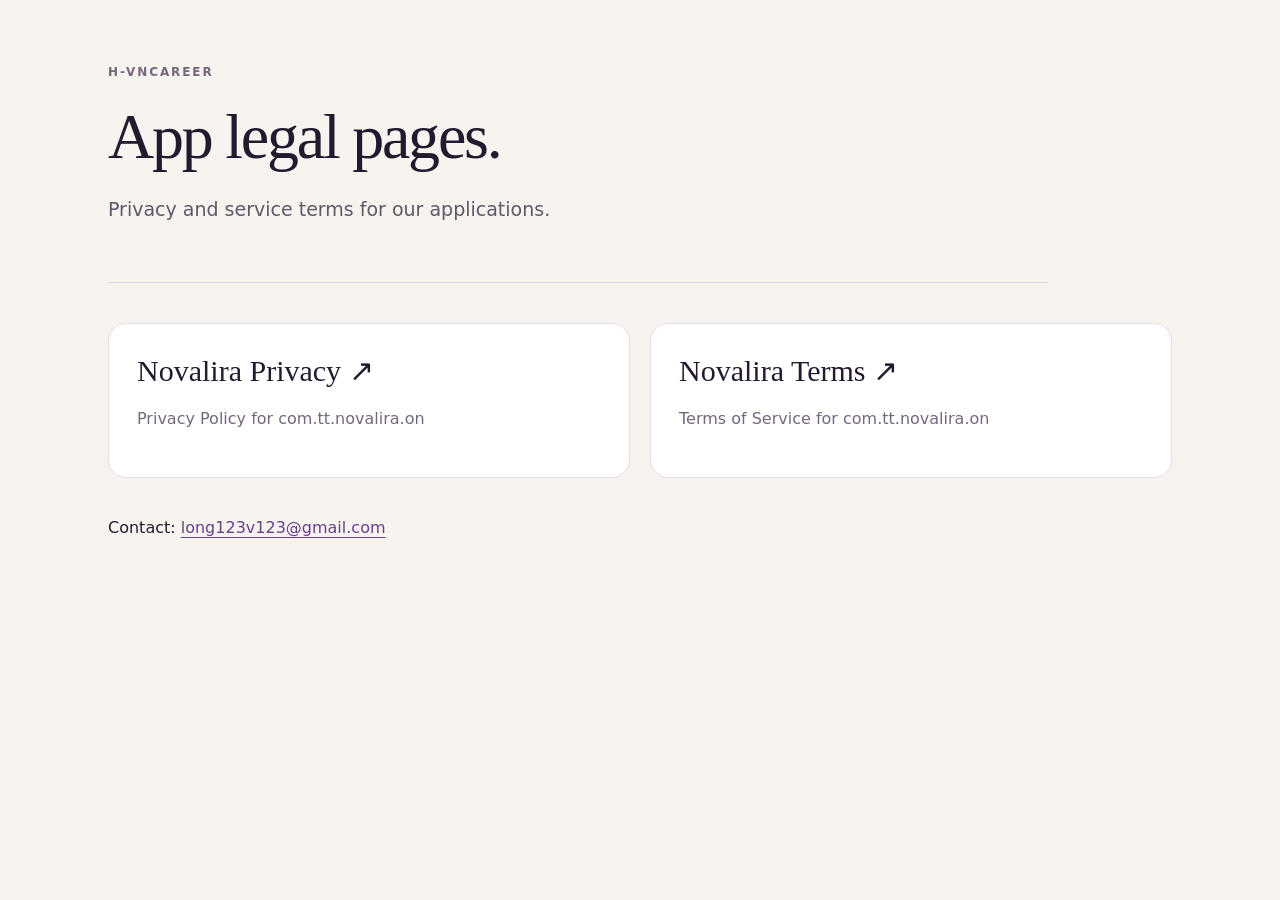
==== index.html @ 98f2f552 "Add Novalira privacy policy and terms pages" ====
<!doctype html><html lang="en"><meta charset="utf-8"><meta name="viewport" content="width=device-width,initial-scale=1"><title>H-VNCareer — App Legal Pages</title><link rel="stylesheet" href="novalira/style.css"><body><main><div class="hero"><p class="eyebrow">H-VNCAREER</p><h1>App legal pages.</h1><p class="intro">Privacy and service terms for our applications.</p></div><div class="cards"><a class="card" href="novalira/privacy.html"><h2>Novalira Privacy ↗</h2><p>Privacy Policy for com.tt.novalira.on</p></a><a class="card" href="novalira/terms.html"><h2>Novalira Terms ↗</h2><p>Terms of Service for com.tt.novalira.on</p></a></div><p>Contact: <a href="mailto:long123v123@gmail.com">long123v123@gmail.com</a></p></main></body></html>
---- novalira/style.css ----
*{box-sizing:border-box}html{scroll-behavior:smooth;scroll-padding-top:100px}body{margin:0;background:#f7f3ef;color:#241a30;font:16px/1.75 system-ui,-apple-system,BlinkMacSystemFont,"Segoe UI",sans-serif}a{color:#67418e;text-underline-offset:4px}a:hover{color:#422660}a:focus-visible,summary:focus-visible{outline:3px solid #7550a2;outline-offset:5px;border-radius:3px}.skip{position:absolute;left:16px;top:-70px;background:white;padding:8px 16px;z-index:10}.skip:focus{top:12px}header{position:sticky;top:0;z-index:3;background:#f7f3eff5;border-bottom:1px solid #e8dfe9}.header-inner{max-width:1120px;margin:auto;padding:18px 28px;display:flex;justify-content:space-between;align-items:center;gap:24px}.brand{font:32px Georgia,serif;color:#241a30;display:flex;align-items:center;text-decoration:none}.dot{color:#7550a2}.mark{display:inline-block;position:relative;font:bold 28px system-ui;background:#241a30;color:#d1b4f4;border-radius:12px;width:44px;height:44px;margin-right:12px;text-align:center;line-height:44px}.mark span{color:#ead3a1;font-size:15px;position:absolute;right:6px;top:-5px}header nav{display:flex;gap:8px}header nav a{padding:7px 14px;border-radius:20px;text-decoration:none;font-size:14px}header nav a[aria-current]{background:#eadef2;color:#58377b}main{max-width:1120px;margin:auto;padding:42px 28px 72px}.hero{padding:20px 0 36px;border-bottom:1px solid #e2d8e7;margin-bottom:40px;max-width:940px}.eyebrow{color:#75677e;letter-spacing:.16em;font-size:12px;font-weight:600}h1{font:clamp(38px,6vw,64px)/1.12 Georgia,serif;letter-spacing:-.035em;margin:18px 0}.intro{font-size:19px;color:#615768;max-width:780px;margin:20px 0}.meta{font-size:13px;color:#716679}.legal-layout{display:grid;grid-template-columns:220px minmax(0,1fr);gap:52px}aside{align-self:start;position:sticky;top:106px}summary{font-weight:600;font-size:13px;color:#6e5a7f;cursor:pointer;padding-bottom:12px}aside nav{display:flex;flex-direction:column;gap:10px}aside nav a{font-size:13px;line-height:1.45;text-decoration:none;color:#75687d}aside nav a:hover{color:#58377b}section{margin-bottom:42px}h2{font:27px/1.25 Georgia,serif;margin:0 0 16px}h2 span{font:12px system-ui;color:#a183ba;margin-right:10px}p{margin:0 0 16px}ul{padding-left:22px}li{margin-bottom:8px}code{font:13px ui-monospace,SFMono-Regular,Consolas,monospace;overflow-wrap:anywhere}footer{border-top:1px solid #e2d8e7;max-width:1120px;margin:auto;padding:26px 28px;display:flex;justify-content:space-between;gap:24px;font-size:13px;color:#75687d}footer p{margin:6px 0}.cards{display:grid;grid-template-columns:repeat(2,minmax(0,1fr));gap:20px;margin:36px 0}.card{display:block;padding:28px;border:1px solid #e5dbea;border-radius:18px;background:#fff;color:#241a30;text-decoration:none}.card h2{font-size:30px}.card p{color:#75687d}.card:hover{border-color:#7550a2}@media(max-width:760px){.header-inner{padding:14px 18px}.brand{font-size:27px}.mark{display:none}header nav a{padding:6px 10px}main{padding:24px 20px 40px}.hero{margin-bottom:24px}.legal-layout{display:block}aside{position:static;margin-bottom:28px;padding:18px;border:1px solid #e5dbea;border-radius:12px}aside nav{display:grid;grid-template-columns:repeat(2,minmax(0,1fr));gap:12px}h2{font-size:25px}.cards{grid-template-columns:1fr}footer{padding:24px 20px;display:block}footer>div+div{margin-top:18px}}@media(prefers-reduced-motion:reduce){html{scroll-behavior:auto}}@media print{header,aside,.skip{display:none}.legal-layout{display:block}main{padding:0}section{break-inside:avoid}body{background:white;font-size:11pt}footer{display:block}h1{font-size:32pt}}
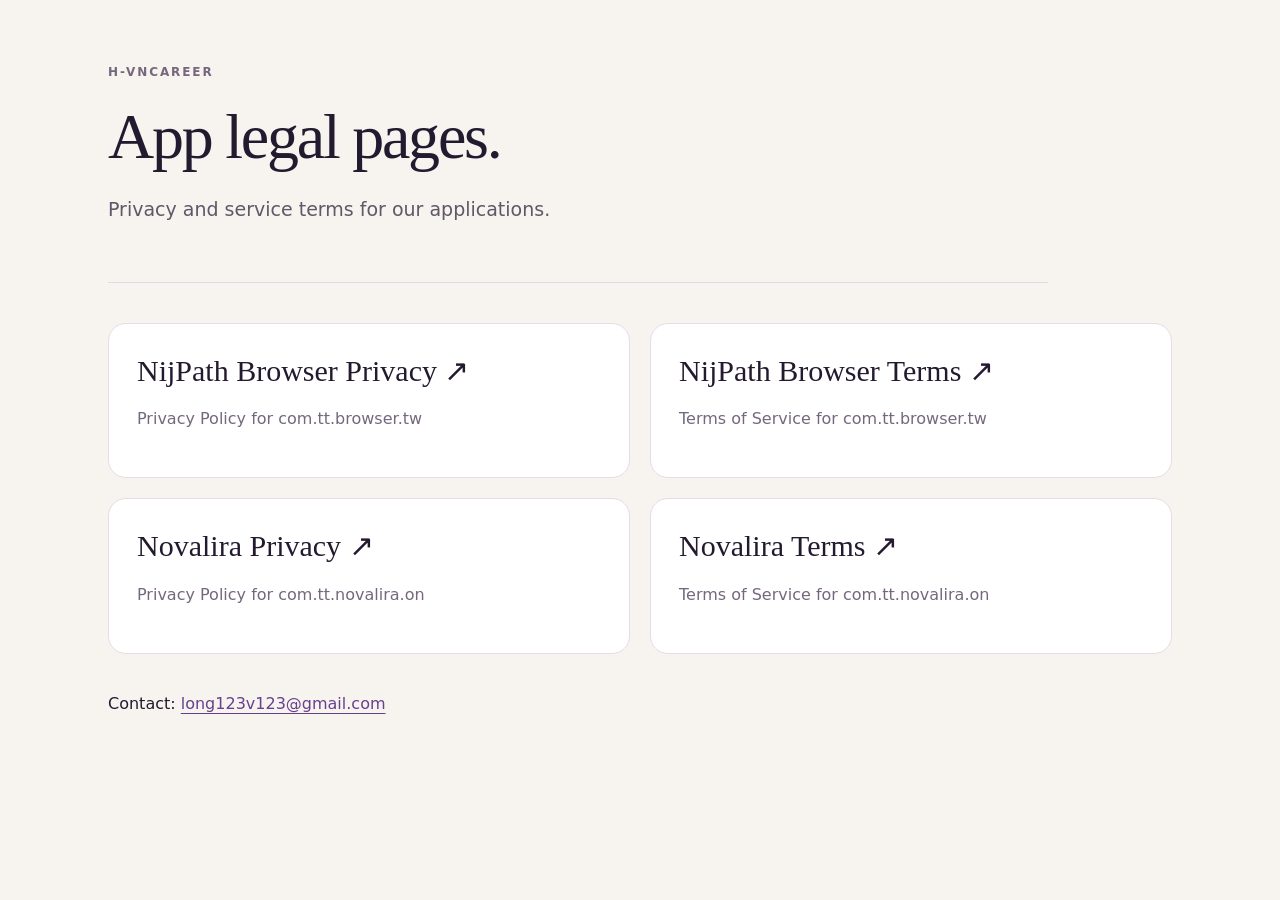
==== commit 34ff9a43: "Publish NijPath privacy policy and terms" ====
--- a/index.html
+++ b/index.html
@@ -1 +1 @@
-<!doctype html><html lang="en"><meta charset="utf-8"><meta name="viewport" content="width=device-width,initial-scale=1"><title>H-VNCareer — App Legal Pages</title><link rel="stylesheet" href="novalira/style.css"><body><main><div class="hero"><p class="eyebrow">H-VNCAREER</p><h1>App legal pages.</h1><p class="intro">Privacy and service terms for our applications.</p></div><div class="cards"><a class="card" href="novalira/privacy.html"><h2>Novalira Privacy ↗</h2><p>Privacy Policy for com.tt.novalira.on</p></a><a class="card" href="novalira/terms.html"><h2>Novalira Terms ↗</h2><p>Terms of Service for com.tt.novalira.on</p></a></div><p>Contact: <a href="mailto:long123v123@gmail.com">long123v123@gmail.com</a></p></main></body></html>+<!doctype html><html lang="en"><meta charset="utf-8"><meta name="viewport" content="width=device-width,initial-scale=1"><title>H-VNCareer — App Legal Pages</title><link rel="stylesheet" href="novalira/style.css"><body><main><div class="hero"><p class="eyebrow">H-VNCAREER</p><h1>App legal pages.</h1><p class="intro">Privacy and service terms for our applications.</p></div><div class="cards"><a class="card" href="nijpath/privacy.html"><h2>NijPath Browser Privacy ↗</h2><p>Privacy Policy for com.tt.browser.tw</p></a><a class="card" href="nijpath/terms.html"><h2>NijPath Browser Terms ↗</h2><p>Terms of Service for com.tt.browser.tw</p></a><a class="card" href="novalira/privacy.html"><h2>Novalira Privacy ↗</h2><p>Privacy Policy for com.tt.novalira.on</p></a><a class="card" href="novalira/terms.html"><h2>Novalira Terms ↗</h2><p>Terms of Service for com.tt.novalira.on</p></a></div><p>Contact: <a href="mailto:long123v123@gmail.com">long123v123@gmail.com</a></p></main></body></html>
